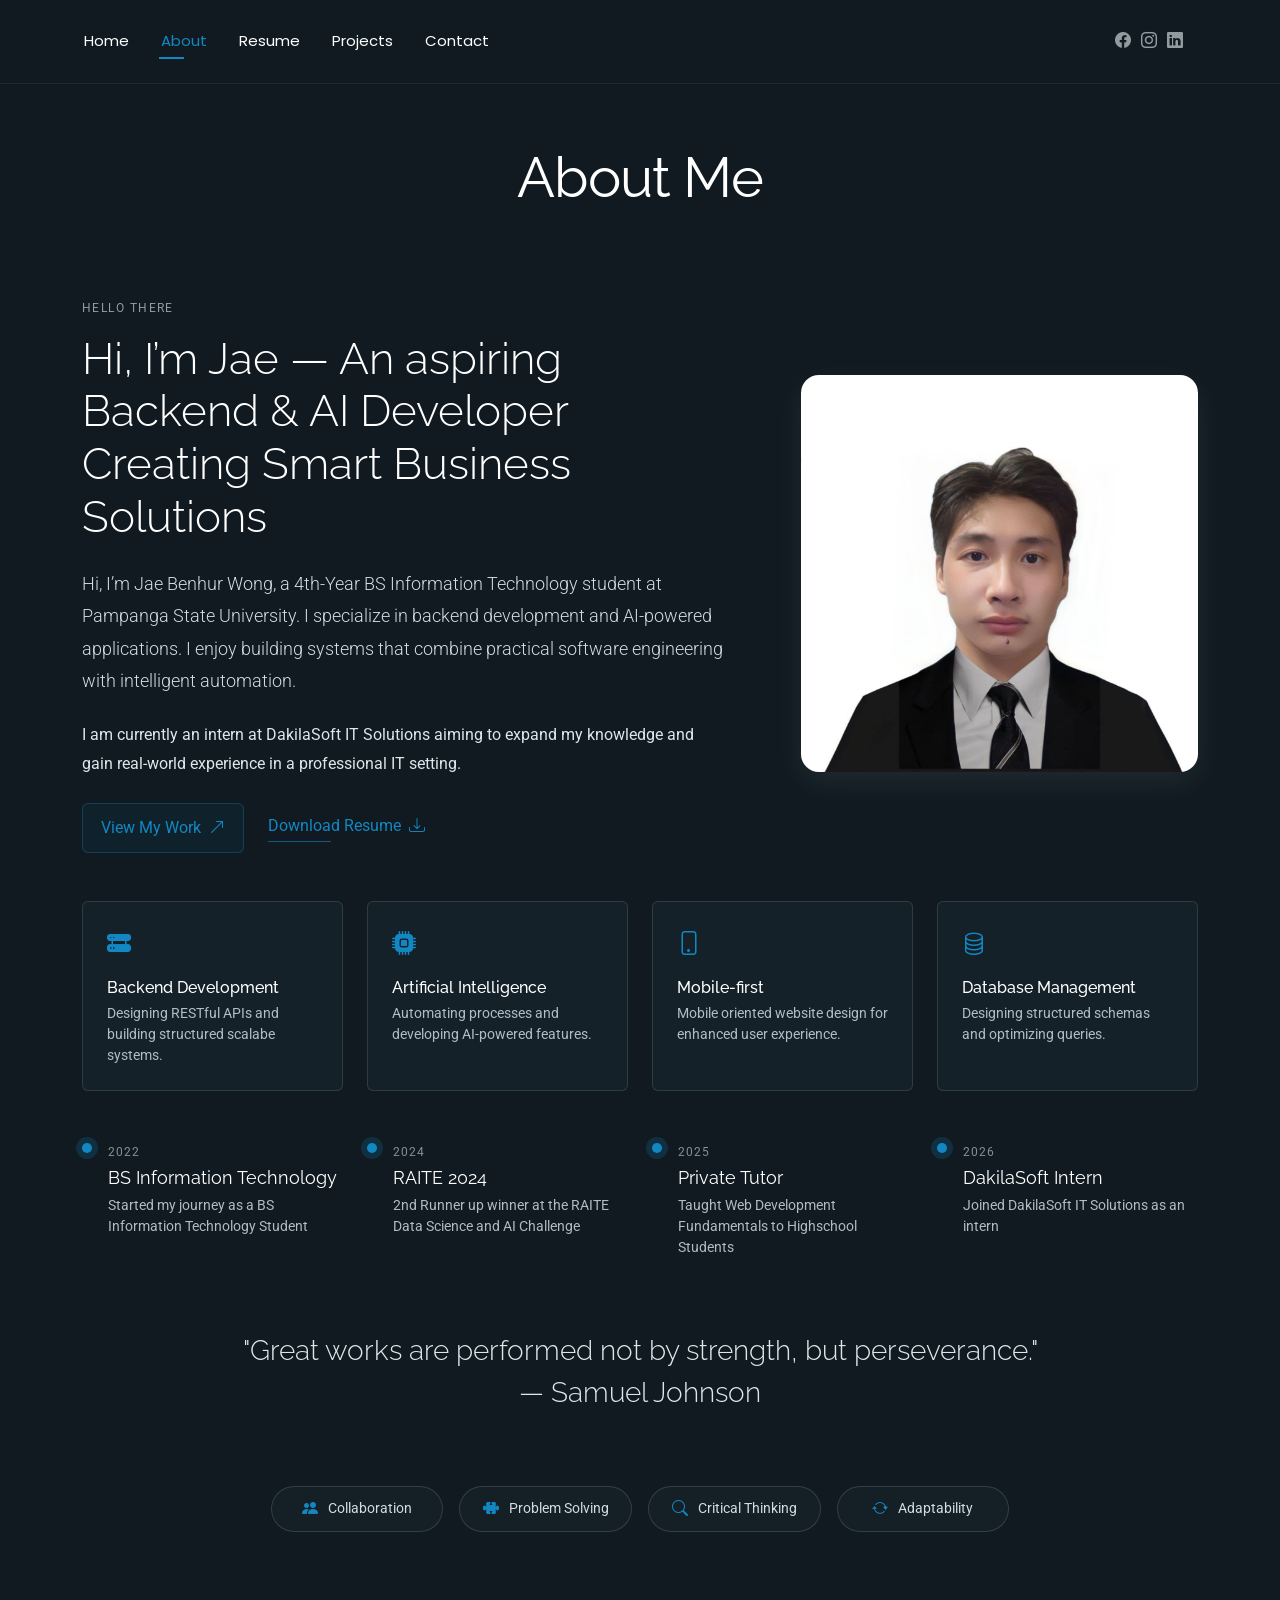
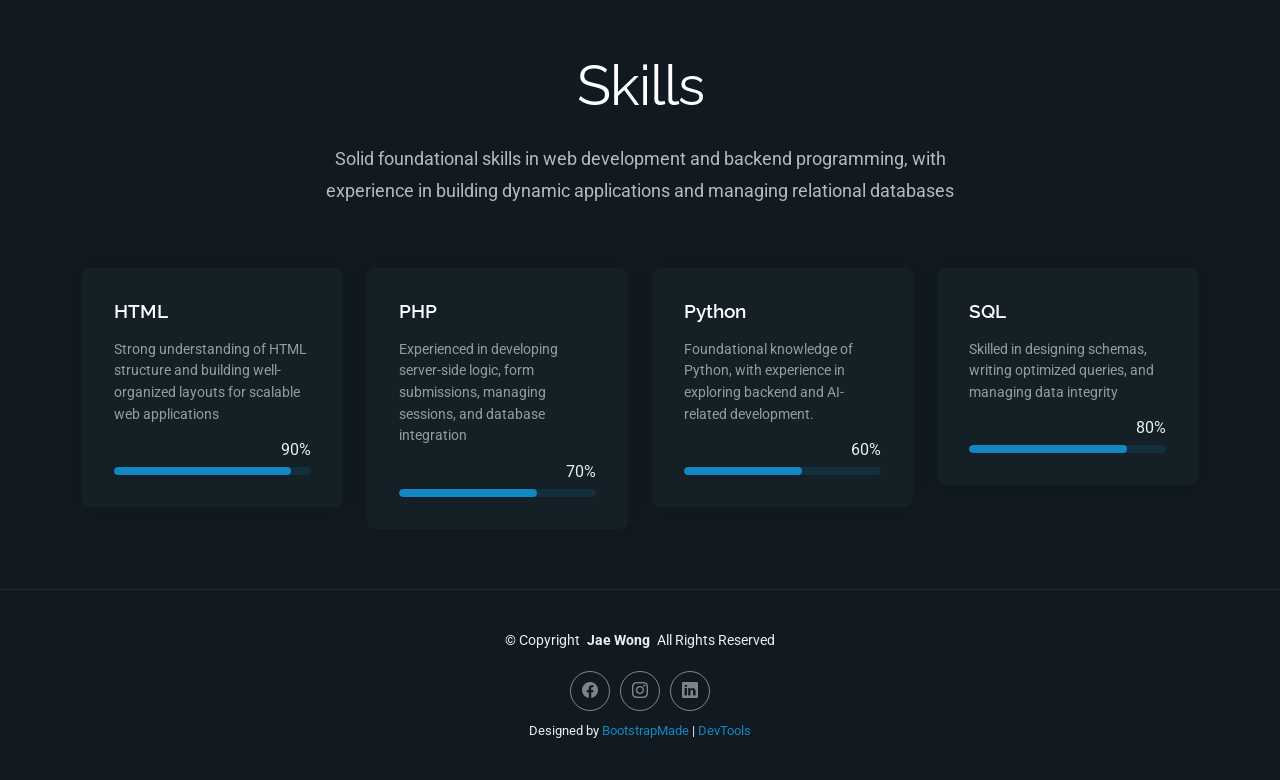
==== about.html @ bf954a61 "Add files via upload" ====
<!DOCTYPE html>
<html lang="en">

<head>
  <meta charset="utf-8">
  <meta content="width=device-width, initial-scale=1.0" name="viewport">
  <title>About - FolioOne Bootstrap Template</title>
  <meta name="description" content="">
  <meta name="keywords" content="">

  <!-- Favicons -->
  <link href="assets/img/favicon.png" rel="icon">
  <link href="assets/img/apple-touch-icon.png" rel="apple-touch-icon">

  <!-- Fonts -->
  <link href="https://fonts.googleapis.com" rel="preconnect">
  <link href="https://fonts.gstatic.com" rel="preconnect" crossorigin>
  <link href="https://fonts.googleapis.com/css2?family=Roboto:ital,wght@0,100;0,300;0,400;0,500;0,700;0,900;1,100;1,300;1,400;1,500;1,700;1,900&family=Poppins:ital,wght@0,100;0,200;0,300;0,400;0,500;0,600;0,700;0,800;0,900;1,100;1,200;1,300;1,400;1,500;1,600;1,700;1,800;1,900&family=Raleway:ital,wght@0,100;0,200;0,300;0,400;0,500;0,600;0,700;0,800;0,900;1,100;1,200;1,300;1,400;1,500;1,600;1,700;1,800;1,900&display=swap" rel="stylesheet">

  <!-- Vendor CSS Files -->
  <link href="assets/vendor/bootstrap/css/bootstrap.min.css" rel="stylesheet">
  <link href="assets/vendor/bootstrap-icons/bootstrap-icons.css" rel="stylesheet">
  <link href="assets/vendor/aos/aos.css" rel="stylesheet">
  <link href="assets/vendor/swiper/swiper-bundle.min.css" rel="stylesheet">
  <link href="assets/vendor/glightbox/css/glightbox.min.css" rel="stylesheet">

  <!-- Main CSS File -->
  <link href="assets/css/main.css" rel="stylesheet">

  <!-- =======================================================
  * Template Name: FolioOne
  * Template URL: https://bootstrapmade.com/folioone-bootstrap-portfolio-website-template/
  * Updated: Aug 23 2025 with Bootstrap v5.3.7
  * Author: BootstrapMade.com
  * License: https://bootstrapmade.com/license/
  ======================================================== -->
</head>

<body class="about-page">

  <header id="header" class="header d-flex align-items-center light-background sticky-top">
    <div class="container position-relative d-flex align-items-center justify-content-between">

      <!-- <a href="index.html" class="logo d-flex align-items-center me-auto me-xl-0">
      <img src="assets/img/logo.webp" alt="">
      <h1 class="sitename">FolioOne</h1> 
    </a> -->

      <nav id="navmenu" class="navmenu">
        <ul>
          <li><a href="index.html">Home</a></li>
          <li><a href="about.html" class="active">About</a></li>
          <li><a href="resume.html">Resume</a></li>
          <!-- <li><a href="services.html">Services</a></li> -->
          <li><a href="projects.html">Projects</a></li>
          <li><a href="contact.html">Contact</a></li>
        </ul>
        <i class="mobile-nav-toggle d-xl-none bi bi-list"></i>
      </nav>

      <div class="header-social-links">
        <a href="https://www.facebook.com/jaebenhur.wong" class="facebook" target="_blank"><i class="bi bi-facebook"></i></a>
        <a href="https://www.instagram.com/jbnhrwng/" class="instagram" target="_blank"><i class="bi bi-instagram"></i></a>
        <a href="https://www.linkedin.com/in/wong-jae/" class="linkedin" target="_blank"><i class="bi bi-linkedin"></i></a>
      </div>

    </div>
  </header>

  <main class="main">

    <!-- About Section -->
    <section id="about" class="about section">

      <!-- Section Title -->
      <div class="container section-title" data-aos="fade-up">
        <h2>About Me</h2>
        <!-- <p>Necessitatibus eius consequatur ex aliquid fuga eum quidem sint consectetur velit. Sed ut perspiciatis unde omnis iste natus error sit voluptatem accusantium doloremque laudantium totam rem aperiam</p> -->
      </div><!-- End Section Title -->

      <div class="container" data-aos="fade-up" data-aos-delay="100">

        <!-- Intro + Photo -->
        <div class="row align-items-center justify-content-between gy-5 mb-5">
          <div class="col-lg-7" data-aos="fade-right" data-aos-delay="150">
            <div class="intro-content">
              <span class="eyebrow">Hello there</span>
              <h2 class="headline">Hi, I’m Jae — An aspiring Backend & AI Developer Creating Smart Business Solutions</h2>
              <p class="lead">
                Hi, I’m Jae Benhur Wong, a 4th-Year BS Information Technology student at Pampanga State University. I specialize in backend development and AI-powered applications. I enjoy building systems that combine practical software engineering with intelligent automation.
              </p>
              <p>
                I am currently an intern at DakilaSoft IT Solutions aiming to expand my knowledge and gain real-world experience in a professional IT setting.
              </p>

              <div class="cta-group">
                <a href="projects.html" class="btn-ghost">
                  View My Work <i class="bi bi-arrow-up-right"></i>
                </a>
                <a href="/assets/Resume_Wong,JaeBenhurG..pdf" download class="link-underline">
                  Download Resume <i class="bi bi-download"></i>
                </a>
              </div>
            </div>
          </div>

          <div class="col-lg-5" data-aos="zoom-in" data-aos-delay="250">
            <figure class="profile-figure text-center text-lg-end">
              <img src="assets/img/profile/FormalPicture.jpg" alt="Portrait of Alex" class="img-fluid profile-photo">
            </figure>
          </div>
        </div>
        <!-- End Intro + Photo -->

        <!-- Skills Grid -->
        <div class="mb-5">
          <div class="row g-4">
            <div class="col-6 col-md-4 col-lg-3" data-aos="fade-up" data-aos-delay="120">
              <div class="skill-item">
                <i class="bi bi-hdd-rack-fill"></i>
                <h3>Backend Development</h3>
                <p>Designing RESTful APIs and building structured scalabe systems.</p>
              </div>
            </div>
            <div class="col-6 col-md-4 col-lg-3" data-aos="fade-up" data-aos-delay="180">
              <div class="skill-item">
                <i class="bi bi-cpu-fill"></i>
                <h3>Artificial Intelligence</h3>
                <p>Automating processes and developing AI-powered features.</p>
              </div>
            </div>
            <div class="col-6 col-md-4 col-lg-3" data-aos="fade-up" data-aos-delay="240">
              <div class="skill-item">
                <i class="bi bi-phone"></i>
                <h3>Mobile-first</h3>
                <p>Mobile oriented website design for enhanced user experience.</p>
              </div>
            </div>
            <div class="col-6 col-md-4 col-lg-3" data-aos="fade-up" data-aos-delay="300">
              <div class="skill-item">
                <i class="bi bi-database"></i>
                <h3>Database Management</h3>
                <p>Designing structured schemas and optimizing queries.</p>
              </div>
            </div>
          </div>
        </div>
        <!-- End Skills Grid -->

        <!-- Journey Timeline -->
        <div class="mb-5">
          <div class="row g-4">
            <div class="col-md-6 col-lg-3" data-aos="fade-up" data-aos-delay="120">
              <article class="timeline-item">
                <span class="dot"></span>
                <time>2022</time>
                <h4>BS Information Technology</h4>
                <p>Started my journey as a BS Information Technology Student</p>
              </article>
            </div>
            <div class="col-md-6 col-lg-3" data-aos="fade-up" data-aos-delay="180">
              <article class="timeline-item">
                <span class="dot"></span>
                <time>2024</time>
                <h4>RAITE 2024</h4>
                <p>2nd Runner up winner at the RAITE Data Science and AI Challenge</p>
              </article>
            </div>
            <div class="col-md-6 col-lg-3" data-aos="fade-up" data-aos-delay="240">
              <article class="timeline-item">
                <span class="dot"></span>
                <time>2025</time>
                <h4>Private Tutor</h4>
                <p>Taught Web Development Fundamentals to Highschool Students</p>
              </article>
            </div>
            <div class="col-md-6 col-lg-3" data-aos="fade-up" data-aos-delay="300">
              <article class="timeline-item">
                <span class="dot"></span>
                <time>2026</time>
                <h4>DakilaSoft Intern</h4>
                <p>Joined DakilaSoft IT Solutions as an intern</p>
              </article>
            </div>
          </div>
        </div>
        <!-- End Journey Timeline -->

        <!-- Quote -->
        <blockquote class="personal-quote text-center mb-5" data-aos="fade-down" data-aos-delay="200">
          <p>"Great works are performed not by strength, but perseverance." — Samuel Johnson</p>
        </blockquote>
        <!-- End Quote -->

        <!-- Fun Facts -->
        <div class="row g-3 justify-content-center">
          <div class="col-6 col-md-3 col-lg-2" data-aos="zoom-in" data-aos-delay="120">
            <div class="fact-pill">
              <i class="bi bi-people-fill"></i>
              <span>Collaboration</span>
            </div>
          </div>
          <div class="col-6 col-md-3 col-lg-2" data-aos="zoom-in" data-aos-delay="160">
            <div class="fact-pill">
              <i class="bi bi-puzzle-fill"></i>
              <span>Problem Solving</span>
            </div>
          </div>
          <div class="col-6 col-md-3 col-lg-2" data-aos="zoom-in" data-aos-delay="200">
            <div class="fact-pill">
              <i class="bi bi-search"></i>
              <span>Critical Thinking</span>
            </div>
          </div>
          <div class="col-6 col-md-3 col-lg-2" data-aos="zoom-in" data-aos-delay="240">
            <div class="fact-pill">
              <i class="bi bi-arrow-repeat"></i>
              <span>Adaptability</span>
            </div>
          </div>
        </div>
        <!-- End Fun Facts -->

      </div>

    </section><!-- /About Section -->

    <!-- Skills Section -->
    <section id="skills" class="skills section">

      <!-- Section Title -->
      <div class="container section-title" data-aos="fade-up">
        <h2>Skills</h2>
        <p>Solid foundational skills in web development and backend programming, with experience in building dynamic applications and managing relational databases</p>
      </div><!-- End Section Title -->

      <div class="container" data-aos="fade-up" data-aos-delay="100">

        <div class="row g-4 skills-animation">

          <div class="col-md-6 col-lg-3" data-aos="fade-up" data-aos-delay="100">
            <div class="skill-box">
              <h3>HTML</h3>
              <p>Strong understanding of HTML structure and building well-organized layouts for scalable web applications</p>
              <span class="text-end d-block">90%</span>
              <div class="progress">
                <div class="progress-bar" role="progressbar" aria-valuenow="90" aria-valuemin="0" aria-valuemax="100"></div>
              </div>
            </div>
          </div>

          <div class="col-md-6 col-lg-3" data-aos="fade-up" data-aos-delay="200">
            <div class="skill-box">
              <h3>PHP</h3>
              <p>Experienced in developing server-side logic, form submissions, managing sessions, and database integration</p>
              <span class="text-end d-block">70%</span>
              <div class="progress">
                <div class="progress-bar" role="progressbar" aria-valuenow="70" aria-valuemin="0" aria-valuemax="100"></div>
              </div>
            </div>
          </div>

          <div class="col-md-6 col-lg-3" data-aos="fade-up" data-aos-delay="300">
            <div class="skill-box">
              <h3>Python</h3>
              <p>Foundational knowledge of Python, with experience in exploring backend and AI-related development.</p>
              <span class="text-end d-block">60%</span>
              <div class="progress">
                <div class="progress-bar" role="progressbar" aria-valuenow="60" aria-valuemin="0" aria-valuemax="100"></div>
              </div>
            </div>
          </div>

          <div class="col-md-6 col-lg-3" data-aos="fade-up" data-aos-delay="400">
            <div class="skill-box">
              <h3>SQL</h3>
              <p>Skilled in designing schemas, writing optimized queries, and managing data integrity</p>
              <span class="text-end d-block">80%</span>
              <div class="progress">
                <div class="progress-bar" role="progressbar" aria-valuenow="80" aria-valuemin="0" aria-valuemax="100">
                </div>
              </div>
            </div>
          </div>

        </div>

      </div>

    </section><!-- /Skills Section -->

  </main>

  <footer id="footer" class="footer">

    <div class="container">
      <div class="copyright text-center ">
        <p>© <span>Copyright</span> <strong class="px-1 sitename">Jae Wong</strong> <span>All Rights Reserved<br></span></p>
      </div>
      <div class="social-links d-flex justify-content-center">
        <a href="https://www.facebook.com/jaebenhur.wong"><i class="bi bi-facebook"></i></a>
        <a href="https://www.instagram.com/jbnhrwng/"><i class="bi bi-instagram"></i></a>
        <a href="https://www.linkedin.com/in/wong-jae/"><i class="bi bi-linkedin"></i></a>
      </div>
      <div class="credits">
        <!-- All the links in the footer should remain intact. -->
        <!-- You can delete the links only if you've purchased the pro version. -->
        <!-- Licensing information: https://bootstrapmade.com/license/ -->
        <!-- Purchase the pro version with working PHP/AJAX contact form: [buy-url] -->
        Designed by <a href="https://bootstrapmade.com/">BootstrapMade</a> | <a href="https://bootstrapmade.com/tools/">DevTools</a>
      </div>
    </div>

  </footer>

  <!-- Scroll Top -->
  <a href="#" id="scroll-top" class="scroll-top d-flex align-items-center justify-content-center"><i class="bi bi-arrow-up-short"></i></a>

  <!-- Preloader -->
  <div id="preloader"></div>

  <!-- Vendor JS Files -->
  <script src="assets/vendor/bootstrap/js/bootstrap.bundle.min.js"></script>
  <script src="assets/vendor/php-email-form/validate.js"></script>
  <script src="assets/vendor/aos/aos.js"></script>
  <script src="assets/vendor/typed.js/typed.umd.js"></script>
  <script src="assets/vendor/waypoints/noframework.waypoints.js"></script>
  <script src="assets/vendor/purecounter/purecounter_vanilla.js"></script>
  <script src="assets/vendor/swiper/swiper-bundle.min.js"></script>
  <script src="assets/vendor/imagesloaded/imagesloaded.pkgd.min.js"></script>
  <script src="assets/vendor/isotope-layout/isotope.pkgd.min.js"></script>
  <script src="assets/vendor/glightbox/js/glightbox.min.js"></script>

  <!-- Main JS File -->
  <script src="assets/js/main.js"></script>

</body>

</html>
---- assets/css/main.css ----
/**
* Template Name: FolioOne
* Template URL: https://bootstrapmade.com/folioone-bootstrap-portfolio-website-template/
* Updated: Aug 23 2025 with Bootstrap v5.3.7
* Author: BootstrapMade.com
* License: https://bootstrapmade.com/license/
*/

/*--------------------------------------------------------------
# Font & Color Variables
# Help: https://bootstrapmade.com/color-system/
--------------------------------------------------------------*/
/* Fonts */
:root {
  --default-font: "Roboto",  system-ui, -apple-system, "Segoe UI", Roboto, "Helvetica Neue", Arial, "Noto Sans", "Liberation Sans", sans-serif, "Apple Color Emoji", "Segoe UI Emoji", "Segoe UI Symbol", "Noto Color Emoji";
  --heading-font: "Raleway",  sans-serif;
  --nav-font: "Poppins",  sans-serif;
}

/* Global Colors - The following color variables are used throughout the website. Updating them here will change the color scheme of the entire website */
:root { 
  --background-color: #101a20; /* Background color for the entire website, including individual sections */
  --default-color: #e7f2f7; /* Default color used for the majority of the text content across the entire website */
  --heading-color: #ffffff; /* Color for headings, subheadings and title throughout the website */
  --accent-color: #1387c1; /* Accent color that represents your brand on the website. It's used for buttons, links, and other elements that need to stand out */
  --surface-color: #141f26; /* The surface color is used as a background of boxed elements within sections, such as cards, icon boxes, or other elements that require a visual separation from the global background. */
  --contrast-color: #ffffff; /* Contrast color for text, ensuring readability against backgrounds of accent, heading, or default colors. */
}

/* Nav Menu Colors - The following color variables are used specifically for the navigation menu. They are separate from the global colors to allow for more customization options */
:root {
  --nav-color: #ffffff;  /* The default color of the main navmenu links */
  --nav-hover-color: #1387c1; /* Applied to main navmenu links when they are hovered over or active */
  --nav-mobile-background-color: #213642; /* Used as the background color for mobile navigation menu */
  --nav-dropdown-background-color: #051117; /* Used as the background color for dropdown items that appear when hovering over primary navigation items */
  --nav-dropdown-color: #e7f2f7; /* Used for navigation links of the dropdown items in the navigation menu. */
  --nav-dropdown-hover-color: #1387c1; /* Similar to --nav-hover-color, this color is applied to dropdown navigation links when they are hovered over. */
}

/* Color Presets - These classes override global colors when applied to any section or element, providing reuse of the sam color scheme. */

.light-background {
  --background-color: #142027;
  --surface-color: #325264;
}

.dark-background {
  --background-color: #0b1419;
  --default-color: #ffffff;
  --heading-color: #ffffff;
  --surface-color: #252525;
  --contrast-color: #ffffff;
}

/* Smooth scroll */
:root {
  scroll-behavior: smooth;
}

/*--------------------------------------------------------------
# General Styling & Shared Classes
--------------------------------------------------------------*/
body {
  color: var(--default-color);
  background-color: var(--background-color);
  font-family: var(--default-font);
}

a {
  color: var(--accent-color);
  text-decoration: none;
  transition: 0.3s;
}

a:hover {
  color: color-mix(in srgb, var(--accent-color), transparent 25%);
  text-decoration: none;
}

h1,
h2,
h3,
h4,
h5,
h6 {
  color: var(--heading-color);
  font-family: var(--heading-font);
}

/* PHP Email Form Messages
------------------------------*/
.php-email-form .error-message {
  display: none;
  background: #df1529;
  color: #ffffff;
  text-align: left;
  padding: 15px;
  margin-bottom: 24px;
  font-weight: 600;
}

.php-email-form .sent-message {
  display: none;
  color: #ffffff;
  background: #059652;
  text-align: center;
  padding: 15px;
  margin-bottom: 24px;
  font-weight: 600;
}

.php-email-form .loading {
  display: none;
  background: var(--surface-color);
  text-align: center;
  padding: 15px;
  margin-bottom: 24px;
}

.php-email-form .loading:before {
  content: "";
  display: inline-block;
  border-radius: 50%;
  width: 24px;
  height: 24px;
  margin: 0 10px -6px 0;
  border: 3px solid var(--accent-color);
  border-top-color: var(--surface-color);
  animation: php-email-form-loading 1s linear infinite;
}

@keyframes php-email-form-loading {
  0% {
    transform: rotate(0deg);
  }

  100% {
    transform: rotate(360deg);
  }
}

/*--------------------------------------------------------------
# Global Header
--------------------------------------------------------------*/
.header {
  --background-color: rgba(255, 255, 255, 0);
  color: var(--default-color);
  background-color: var(--background-color);
  padding: 15px 0;
  transition: all 0.5s;
  z-index: 997;
  border-bottom: 1px solid color-mix(in srgb, var(--default-color), transparent 92%);
}

.header .logo {
  line-height: 1;
}

.header .logo img {
  max-height: 36px;
  margin-right: 8px;
}

.header .logo h1 {
  font-size: 32px;
  margin: 0;
  font-weight: 400;
  color: var(--heading-color);
}

.header .header-social-links {
  padding-right: 15px;
}

.header .header-social-links a {
  color: color-mix(in srgb, var(--default-color), transparent 40%);
  padding-left: 6px;
  display: inline-block;
  transition: 0.3s;
  font-size: 16px;
}

.header .header-social-links a:hover {
  color: var(--default-color);
}

.header .header-social-links a i {
  line-height: 0px;
}

@media (max-width: 1200px) {
  .header .logo {
    order: 1;
  }

  .header .header-social-links {
    order: 2;
  }

  .header .navmenu {
    order: 3;
  }
}

/* Global Header on Scroll
------------------------------*/
.scrolled .header {
  --background-color: rgba(16, 26, 32, 0.9);
}

/*--------------------------------------------------------------
# Navigation Menu
--------------------------------------------------------------*/
/* Desktop Navigation */
@media (min-width: 1200px) {
  .navmenu {
    padding: 0;
  }

  .navmenu ul {
    margin: 0;
    padding: 0;
    display: flex;
    list-style: none;
    align-items: center;
  }

  .navmenu li {
    position: relative;
  }

  .navmenu>ul>li {
    white-space: nowrap;
    padding: 15px 28px 15px 0;
  }

  .navmenu>ul>li:last-child {
    padding-right: 0;
  }

  .navmenu a,
  .navmenu a:focus {
    color: var(--nav-color);
    font-size: 15px;
    padding: 0 2px;
    font-family: var(--nav-font);
    font-weight: 400;
    display: flex;
    align-items: center;
    justify-content: space-between;
    white-space: nowrap;
    transition: 0.3s;
    position: relative;
  }

  .navmenu a i,
  .navmenu a:focus i {
    font-size: 12px;
    line-height: 0;
    margin-left: 5px;
    transition: 0.3s;
  }

  .navmenu>ul>li>a:before {
    content: "";
    position: absolute;
    height: 2px;
    bottom: -6px;
    left: 0;
    background-color: var(--nav-hover-color);
    visibility: hidden;
    width: 0px;
    transition: all 0.3s ease-in-out 0s;
  }

  .navmenu a:hover:before,
  .navmenu li:hover>a:before,
  .navmenu .active:before {
    visibility: visible;
    width: 25px;
  }

  .navmenu li:hover>a,
  .navmenu .active,
  .navmenu .active:focus {
    color: var(--nav-hover-color);
  }

  .navmenu .dropdown ul {
    margin: 0;
    padding: 10px 0;
    background: var(--nav-dropdown-background-color);
    display: block;
    position: absolute;
    visibility: hidden;
    left: -5px;
    top: 130%;
    opacity: 0;
    transition: 0.3s;
    border-radius: 4px;
    z-index: 99;
    box-shadow: 0px 0px 30px rgba(0, 0, 0, 0.1);
  }

  .navmenu .dropdown ul li {
    min-width: 200px;
  }

  .navmenu .dropdown ul a {
    padding: 10px 20px;
    font-size: 15px;
    text-transform: none;
    color: var(--nav-dropdown-color);
  }

  .navmenu .dropdown ul a i {
    font-size: 12px;
  }

  .navmenu .dropdown ul a:hover,
  .navmenu .dropdown ul .active:hover,
  .navmenu .dropdown ul li:hover>a {
    color: var(--nav-dropdown-hover-color);
  }

  .navmenu .dropdown:hover>ul {
    opacity: 1;
    top: 100%;
    visibility: visible;
  }

  .navmenu .dropdown .dropdown ul {
    top: 0;
    left: -90%;
    visibility: hidden;
  }

  .navmenu .dropdown .dropdown:hover>ul {
    opacity: 1;
    top: 0;
    left: -100%;
    visibility: visible;
  }
}

/* Mobile Navigation */
@media (max-width: 1199px) {
  .mobile-nav-toggle {
    color: var(--nav-color);
    font-size: 28px;
    line-height: 0;
    margin-right: 10px;
    cursor: pointer;
    transition: color 0.3s;
  }

  .navmenu {
    padding: 0;
    z-index: 9997;
  }

  .navmenu ul {
    display: none;
    list-style: none;
    position: absolute;
    inset: 60px 20px 20px 20px;
    padding: 10px 0;
    margin: 0;
    border-radius: 6px;
    background-color: var(--nav-mobile-background-color);
    border: 1px solid color-mix(in srgb, var(--default-color), transparent 90%);
    box-shadow: none;
    overflow-y: auto;
    transition: 0.3s;
    z-index: 9998;
  }

  .navmenu a,
  .navmenu a:focus {
    color: var(--nav-dropdown-color);
    padding: 10px 20px;
    font-family: var(--nav-font);
    font-size: 17px;
    font-weight: 500;
    display: flex;
    align-items: center;
    justify-content: space-between;
    white-space: nowrap;
    transition: 0.3s;
  }

  .navmenu a i,
  .navmenu a:focus i {
    font-size: 12px;
    line-height: 0;
    margin-left: 5px;
    width: 30px;
    height: 30px;
    display: flex;
    align-items: center;
    justify-content: center;
    border-radius: 50%;
    transition: 0.3s;
    background-color: color-mix(in srgb, var(--accent-color), transparent 90%);
  }

  .navmenu a i:hover,
  .navmenu a:focus i:hover {
    background-color: var(--accent-color);
    color: var(--contrast-color);
  }

  .navmenu a:hover,
  .navmenu .active,
  .navmenu .active:focus {
    color: var(--nav-dropdown-hover-color);
  }

  .navmenu .active i,
  .navmenu .active:focus i {
    background-color: var(--accent-color);
    color: var(--contrast-color);
    transform: rotate(180deg);
  }

  .navmenu .dropdown ul {
    position: static;
    display: none;
    z-index: 99;
    padding: 10px 0;
    margin: 10px 20px;
    background-color: var(--nav-dropdown-background-color);
    transition: all 0.5s ease-in-out;
  }

  .navmenu .dropdown ul ul {
    background-color: rgba(33, 37, 41, 0.1);
  }

  .navmenu .dropdown>.dropdown-active {
    display: block;
    background-color: rgba(33, 37, 41, 0.03);
  }

  .mobile-nav-active {
    overflow: hidden;
  }

  .mobile-nav-active .mobile-nav-toggle {
    color: #fff;
    position: absolute;
    font-size: 32px;
    top: 15px;
    right: 15px;
    margin-right: 0;
    z-index: 9999;
  }

  .mobile-nav-active .navmenu {
    position: fixed;
    overflow: hidden;
    inset: 0;
    background: rgba(33, 37, 41, 0.8);
    transition: 0.3s;
  }

  .mobile-nav-active .navmenu>ul {
    display: block;
  }
}

/*--------------------------------------------------------------
# Global Footer
--------------------------------------------------------------*/
.footer {
  color: var(--default-color);
  background-color: var(--background-color);
  font-size: 14px;
  padding: 40px 0;
  position: relative;
  border-top: 1px solid color-mix(in srgb, var(--default-color), transparent 92%);
}

.footer .copyright p {
  margin-bottom: 0;
}

.footer .social-links {
  margin-top: 20px;
}

.footer .social-links a {
  display: flex;
  align-items: center;
  justify-content: center;
  width: 40px;
  height: 40px;
  border-radius: 50%;
  border: 1px solid color-mix(in srgb, var(--default-color), transparent 50%);
  font-size: 16px;
  color: color-mix(in srgb, var(--default-color), transparent 50%);
  margin: 0 5px;
  transition: 0.3s;
}

.footer .social-links a:hover {
  color: var(--accent-color);
  border-color: var(--accent-color);
}

.footer .credits {
  margin-top: 10px;
  font-size: 13px;
  text-align: center;
}

/*--------------------------------------------------------------
# Preloader
--------------------------------------------------------------*/
#preloader {
  position: fixed;
  inset: 0;
  z-index: 9999;
  overflow: hidden;
  background-color: var(--background-color);
  transition: all 0.6s ease-out;
  width: 100%;
  height: 100vh;
}

#preloader:before,
#preloader:after {
  content: "";
  position: absolute;
  border: 4px solid var(--accent-color);
  border-radius: 50%;
  animation: animate-preloader 2s cubic-bezier(0, 0.2, 0.8, 1) infinite;
}

#preloader:after {
  animation-delay: -0.5s;
}

@keyframes animate-preloader {
  0% {
    width: 10px;
    height: 10px;
    top: calc(50% - 5px);
    left: calc(50% - 5px);
    opacity: 1;
  }

  100% {
    width: 72px;
    height: 72px;
    top: calc(50% - 36px);
    left: calc(50% - 36px);
    opacity: 0;
  }
}

/*--------------------------------------------------------------
# Scroll Top Button
--------------------------------------------------------------*/
.scroll-top {
  position: fixed;
  visibility: hidden;
  opacity: 0;
  right: 15px;
  bottom: -15px;
  z-index: 99999;
  background-color: var(--accent-color);
  width: 44px;
  height: 44px;
  border-radius: 50px;
  transition: all 0.4s;
}

.scroll-top i {
  font-size: 24px;
  color: var(--contrast-color);
  line-height: 0;
}

.scroll-top:hover {
  background-color: color-mix(in srgb, var(--accent-color), transparent 20%);
  color: var(--contrast-color);
}

.scroll-top.active {
  visibility: visible;
  opacity: 1;
  bottom: 15px;
}

/*--------------------------------------------------------------
# Disable aos animation delay on mobile devices
--------------------------------------------------------------*/
@media screen and (max-width: 768px) {
  [data-aos-delay] {
    transition-delay: 0 !important;
  }
}

/*--------------------------------------------------------------
# Global Page Titles & Breadcrumbs
--------------------------------------------------------------*/
.page-title {
  color: var(--default-color);
  background-color: var(--background-color);
  position: relative;
}

.page-title .heading {
  padding: 80px 0;
  border-top: 1px solid color-mix(in srgb, var(--default-color), transparent 90%);
}

.page-title .heading h1 {
  font-size: 38px;
  font-weight: 700;
}

.page-title nav {
  background-color: color-mix(in srgb, var(--default-color), transparent 96%);
  padding: 20px 0;
}

.page-title nav ol {
  display: flex;
  flex-wrap: wrap;
  list-style: none;
  padding: 0;
  margin: 0;
  font-size: 16px;
  font-weight: 400;
}

.page-title nav ol li+li {
  padding-left: 10px;
}

.page-title nav ol li+li::before {
  content: "/";
  display: inline-block;
  padding-right: 10px;
  color: color-mix(in srgb, var(--default-color), transparent 70%);
}

/*--------------------------------------------------------------
# Global Sections
--------------------------------------------------------------*/
section,
.section {
  color: var(--default-color);
  background-color: var(--background-color);
  padding: 60px 0;
  scroll-margin-top: 100px;
  overflow: clip;
}

@media (max-width: 1199px) {

  section,
  .section {
    scroll-margin-top: 66px;
  }
}

/*--------------------------------------------------------------
# Global Section Titles
--------------------------------------------------------------*/
.section-title {
  text-align: center;
  padding-bottom: 60px;
  position: relative;
}

.section-title h2 {
  font-size: 3.5rem;
  font-weight: 400;
  line-height: 1.2;
  color: var(--heading-color);
  margin-bottom: 1.5rem;
  letter-spacing: -1px;
}

@media (max-width: 768px) {
  .section-title h2 {
    font-size: 2.5rem;
  }
}

.section-title p {
  font-size: 1.125rem;
  line-height: 1.8;
  color: color-mix(in srgb, var(--default-color), transparent 25%);
  max-width: 900px;
  margin: 0 auto;
  text-wrap: balance;
}

/*--------------------------------------------------------------
# Hero Section
--------------------------------------------------------------*/
.hero {
  padding: 80px 0;
  min-height: 100vh;
  display: flex;
  align-items: center;
}

.hero .hero-content h1 {
  font-size: 3.5rem;
  font-weight: 700;
  margin-bottom: 1rem;
  line-height: 1.2;
}

.hero .hero-content h1 .highlight {
  color: var(--accent-color);
  position: relative;
}

.hero .hero-content h1 .highlight::after {
  content: "";
  position: absolute;
  bottom: 0;
  left: 0;
  width: 100%;
  height: 3px;
  background: linear-gradient(90deg, var(--accent-color), color-mix(in srgb, var(--accent-color), transparent 50%));
  border-radius: 2px;
}

@media (max-width: 768px) {
  .hero .hero-content h1 {
    font-size: 2.5rem;
  }
}

.hero .hero-content h2 {
  font-size: 1.5rem;
  font-weight: 400;
  margin-bottom: 2rem;
  color: color-mix(in srgb, var(--default-color), transparent 20%);
}

.hero .hero-content h2 .typed {
  color: var(--accent-color);
  font-weight: 600;
}

@media (max-width: 768px) {
  .hero .hero-content h2 {
    font-size: 1.25rem;
  }
}

.hero .hero-content p {
  font-size: 1.1rem;
  line-height: 1.6;
  margin-bottom: 2.5rem;
  color: color-mix(in srgb, var(--default-color), transparent 30%);
}

.hero .hero-actions {
  display: flex;
  gap: 1rem;
  margin-bottom: 3rem;
}

.hero .hero-actions .btn {
  padding: 12px 30px;
  border-radius: 50px;
  font-weight: 600;
  text-decoration: none;
  transition: all 0.3s ease;
  border: 2px solid;
}

.hero .hero-actions .btn.btn-primary {
  background: var(--accent-color);
  color: var(--contrast-color);
  border-color: var(--accent-color);
}

.hero .hero-actions .btn.btn-primary:hover {
  background: color-mix(in srgb, var(--accent-color), black 15%);
  border-color: color-mix(in srgb, var(--accent-color), black 15%);
  transform: translateY(-2px);
}

.hero .hero-actions .btn.btn-outline {
  background: transparent;
  color: var(--accent-color);
  border-color: var(--accent-color);
}

.hero .hero-actions .btn.btn-outline:hover {
  transform: translateY(-2px);
}

@media (max-width: 576px) {
  .hero .hero-actions {
    flex-direction: column;
  }

  .hero .hero-actions .btn {
    text-align: center;
  }
}

.hero .social-links {
  display: flex;
  gap: 1rem;
}

.hero .social-links a {
  width: 45px;
  height: 45px;
  background: var(--surface-color);
  border-radius: 50%;
  display: flex;
  align-items: center;
  justify-content: center;
  color: var(--default-color);
  font-size: 1.2rem;
  transition: all 0.3s ease;
}

.hero .social-links a:hover {
  background: var(--accent-color);
  color: var(--contrast-color);
  transform: translateY(-3px);
  box-shadow: 0 8px 25px color-mix(in srgb, var(--accent-color), transparent 70%);
}

.hero .hero-image {
  position: relative;
}

.hero .hero-image .image-wrapper {
  position: relative;
  max-width: 450px;
  margin: 0 auto;
}

.hero .hero-image .image-wrapper img {
  border-radius: 20px;
  box-shadow: 0 5px 15px color-mix(in srgb, var(--default-color), transparent 95%);
  transition: transform 0.3s ease;
}

.hero .hero-image .image-wrapper img:hover {
  transform: scale(1.02);
}

.hero .hero-image .floating-elements {
  position: absolute;
  top: 0;
  left: 0;
  right: 0;
  bottom: 0;
  pointer-events: none;
}

.hero .hero-image .floating-elements .floating-card {
  position: absolute;
  background: var(--surface-color);
  padding: 15px 20px;
  border-radius: 15px;
  box-shadow: 0 10px 30px color-mix(in srgb, var(--default-color), transparent 90%);
  display: flex;
  align-items: center;
  gap: 10px;
  font-weight: 600;
  animation: float 3s ease-in-out infinite;
}

.hero .hero-image .floating-elements .floating-card i {
  font-size: 1.5rem;
  color: var(--accent-color);
}

.hero .hero-image .floating-elements .floating-card.design {
  top: 10%;
  right: -10%;
  animation-delay: 0s;
}

.hero .hero-image .floating-elements .floating-card.code {
  bottom: 30%;
  left: -15%;
  animation-delay: 1s;
}

.hero .hero-image .floating-elements .floating-card.creativity {
  top: 60%;
  right: -5%;
  animation-delay: 2s;
}

@media (max-width: 992px) {
  .hero .hero-image .floating-elements .floating-card {
    display: none;
  }
}

@keyframes float {

  0%,
  100% {
    transform: translateY(0px);
  }

  50% {
    transform: translateY(-10px);
  }
}

@media (max-width: 992px) {
  .hero .hero-content {
    text-align: center;
    margin-bottom: 3rem;
  }
}

/*--------------------------------------------------------------
# About Section
--------------------------------------------------------------*/
.about .intro-content .eyebrow {
  display: inline-block;
  letter-spacing: 0.12em;
  text-transform: uppercase;
  font-size: 12px;
  color: color-mix(in srgb, var(--default-color), transparent 40%);
  margin-bottom: 16px;
}

.about .intro-content .headline {
  font-family: var(--heading-font);
  font-weight: 300;
  line-height: 1.2;
  font-size: clamp(28px, 4vw, 44px);
  margin: 0 0 24px 0;
}

.about .intro-content .lead {
  font-size: 18px;
  line-height: 1.8;
  color: color-mix(in srgb, var(--default-color), transparent 10%);
  margin-bottom: 24px;
}

.about .intro-content p {
  line-height: 1.8;
  margin-bottom: 24px;
  color: color-mix(in srgb, var(--default-color), transparent 5%);
}

.about .intro-content .cta-group {
  display: flex;
  gap: 24px;
  align-items: center;
  margin-top: 24px;
}

.about .intro-content .cta-group .btn-ghost {
  display: inline-flex;
  align-items: center;
  gap: 8px;
  padding: 12px 18px;
  border-radius: 6px;
  color: var(--accent-color);
  background: color-mix(in srgb, var(--accent-color), transparent 92%);
  border: 1px solid color-mix(in srgb, var(--accent-color), transparent 70%);
  transition: 0.3s ease-in-out;
}

.about .intro-content .cta-group .btn-ghost:hover,
.about .intro-content .cta-group .btn-ghost:focus {
  color: var(--contrast-color);
  background: var(--accent-color);
  border-color: var(--accent-color);
  outline: none;
  box-shadow: 0 0 0 3px color-mix(in srgb, var(--accent-color), transparent 70%);
}

.about .intro-content .cta-group .link-underline {
  display: inline-flex;
  align-items: center;
  gap: 8px;
  position: relative;
  color: var(--accent-color);
  padding-bottom: 4px;
  transition: 0.3s ease-in-out;
}

.about .intro-content .cta-group .link-underline::after {
  content: "";
  position: absolute;
  left: 0;
  right: 0;
  bottom: 0;
  height: 1px;
  background: color-mix(in srgb, var(--accent-color), transparent 40%);
  transform: scaleX(0.4);
  transform-origin: left;
  transition: 0.3s ease-in-out;
}

.about .intro-content .cta-group .link-underline:hover,
.about .intro-content .cta-group .link-underline:focus {
  color: color-mix(in srgb, var(--accent-color), transparent 10%);
  outline: none;
}

.about .intro-content .cta-group .link-underline:hover::after,
.about .intro-content .cta-group .link-underline:focus::after {
  transform: scaleX(1);
}

.about .profile-figure {
  margin: 0;
}

.about .profile-figure .profile-photo {
  width: 88%;
  max-width: 440px;
  border-radius: 18px;
  box-shadow: 0 10px 30px color-mix(in srgb, var(--default-color), transparent 92%);
  transform: translateY(0);
  transition: transform 0.3s ease-in-out;
}

.about .profile-figure .profile-caption {
  margin-top: 24px;
  display: flex;
  align-items: center;
  justify-content: center;
}

.about .profile-figure .profile-caption .meta {
  font-size: 14px;
  color: color-mix(in srgb, var(--default-color), transparent 20%);
}

.about .profile-figure .profile-caption .meta .funfact {
  font-size: 13px;
  margin-top: 4px;
  color: color-mix(in srgb, var(--default-color), transparent 35%);
}

.about .profile-figure:hover .profile-photo {
  transform: translateY(-4px);
}

.about .skill-item {
  padding: 24px;
  border-radius: 6px;
  transition: 0.3s ease-in-out;
  background: color-mix(in srgb, var(--surface-color), var(--accent-color) 2%);
  border: 1px solid color-mix(in srgb, var(--default-color), transparent 88%);
  height: 100%;
}

.about .skill-item i {
  font-size: 24px;
  color: var(--accent-color);
  margin-bottom: 16px;
  display: inline-block;
}

.about .skill-item h3 {
  font-size: 16px;
  margin-bottom: 6px;
  font-weight: 500;
}

.about .skill-item p {
  margin: 0;
  font-size: 14px;
  color: color-mix(in srgb, var(--default-color), transparent 25%);
}

.about .skill-item:hover {
  transform: translateY(-3px);
  border-color: color-mix(in srgb, var(--accent-color), transparent 60%);
  box-shadow: 0 10px 30px color-mix(in srgb, var(--default-color), transparent 92%);
}

.about .timeline-item {
  position: relative;
  padding-left: 26px;
}

.about .timeline-item time {
  display: inline-block;
  font-size: 12px;
  letter-spacing: 0.08em;
  text-transform: uppercase;
  color: color-mix(in srgb, var(--default-color), transparent 45%);
  margin-bottom: 6px;
}

.about .timeline-item h4 {
  font-size: 18px;
  font-weight: 400;
  margin: 0 0 6px;
}

.about .timeline-item p {
  font-size: 14px;
  color: color-mix(in srgb, var(--default-color), transparent 25%);
  margin: 0;
}

.about .timeline-item .dot {
  position: absolute;
  left: 0;
  top: 4px;
  width: 10px;
  height: 10px;
  border-radius: 50%;
  background: var(--accent-color);
  box-shadow: 0 0 0 6px color-mix(in srgb, var(--accent-color), transparent 80%);
}

.about .personal-quote {
  padding: 24px 0;
}

.about .personal-quote p {
  font-family: var(--heading-font);
  font-weight: 300;
  font-size: clamp(20px, 3vw, 28px);
  line-height: 1.5;
  color: color-mix(in srgb, var(--default-color), transparent 5%);
  margin: 0 auto;
  max-width: 800px;
}

.about .fact-pill {
  display: flex;
  align-items: center;
  justify-content: center;
  gap: 10px;
  padding: 10px 14px;
  border-radius: 999px;
  border: 1px solid color-mix(in srgb, var(--default-color), transparent 85%);
  background: var(--surface-color);
  color: color-mix(in srgb, var(--default-color), transparent 10%);
  transition: 0.3s ease-in-out;
}

.about .fact-pill i {
  color: var(--accent-color);
}

.about .fact-pill span {
  font-size: 14px;
}

.about .fact-pill:hover {
  transform: translateY(-2px);
  border-color: color-mix(in srgb, var(--accent-color), transparent 60%);
  box-shadow: 0 10px 30px color-mix(in srgb, var(--default-color), transparent 92%);
}

.about .fact-pill:focus-within {
  box-shadow: 0 0 0 3px color-mix(in srgb, var(--accent-color), transparent 70%);
}

@media (max-width: 992px) {
  .about .profile-figure {
    text-align: center !important;
  }

  .about .profile-figure .profile-photo {
    width: 72%;
  }

  .about .intro-content .cta-group {
    flex-wrap: wrap;
  }
}

@media (max-width: 576px) {
  .about .profile-figure .profile-photo {
    width: 100%;
  }
}

/*--------------------------------------------------------------
# Skills Section
--------------------------------------------------------------*/
.skills .skill-box {
  background-color: var(--surface-color);
  padding: 2rem;
  border-radius: 8px;
  box-shadow: 0 0 20px rgba(0, 0, 0, 0.05);
}

.skills .skill-box h3 {
  font-size: 1.2rem;
  margin-bottom: 1rem;
  font-weight: 600;
}

.skills .skill-box p {
  font-size: 0.9rem;
  margin-bottom: 0.8rem;
  opacity: 0.6;
}

.skills .skill-box .progress {
  background-color: color-mix(in srgb, var(--accent-color), transparent 85%);
  border-radius: 50px;
  height: 8px;
  margin-top: 5px;
  overflow: hidden;
}

.skills .skill-box .progress .progress-bar {
  background-color: var(--accent-color);
  height: 100%;
  position: relative;
  border-radius: 50px;
  transition: 0.9s;
  width: 1px;
}

/*--------------------------------------------------------------
# Stats Section
--------------------------------------------------------------*/
.stats .avatars {
  position: relative;
}

.stats .avatars img {
  width: 60px;
  height: 60px;
  border: 3px solid var(--accent-color);
  margin-right: -15px;
  transition: transform 0.3s ease;
}

.stats .avatars img:hover {
  transform: translateY(-5px);
  z-index: 2;
}

.stats .counters h2 {
  color: var(--heading-color);
  font-size: 48px;
  font-weight: 700;
  margin-bottom: 10px;
}

.stats .counters h2 span {
  display: inline-block;
}

.stats .counters p {
  color: var(--default-color);
  font-size: 18px;
  margin: 0;
  opacity: 0.9;
}

@media (max-width: 991px) {
  .stats .row {
    text-align: center;
  }

  .stats .avatars {
    justify-content: center;
    margin-bottom: 40px;
  }

  .stats .counters h2 {
    font-size: 36px;
  }

  .stats .counters p {
    font-size: 16px;
  }

  .stats .counters .col-md-4 {
    margin-bottom: 30px;
  }

  .stats .counters .col-md-4:last-child {
    margin-bottom: 0;
  }
}

@media (max-width: 576px) {
  .stats {
    padding: 60px 0;
  }

  .stats .avatars {
    flex-wrap: wrap;
    justify-content: center;
  }

  .stats .avatars img {
    margin: 0 -8px;
  }
}

/*--------------------------------------------------------------
# Testimonials Section
--------------------------------------------------------------*/
.testimonials .testimonials-carousel,
.testimonials .testimonials-slider {
  overflow: hidden;
}

.testimonials .testimonial-item .testimonial-content {
  border-left: 3px solid var(--accent-color);
  padding-left: 30px;
}

.testimonials .testimonial-item .testimonial-img {
  border-radius: 50%;
  border: 4px solid var(--background-color);
  margin: 0 auto;
}

.testimonials .testimonial-item h3 {
  font-size: 20px;
  font-weight: bold;
  margin: 10px 0 5px 0;
}

.testimonials .testimonial-item h4 {
  font-size: 14px;
  color: color-mix(in srgb, var(--default-color), transparent 40%);
  margin: 0 0 10px 0;
}

.testimonials .testimonial-item .stars i {
  color: #ffc107;
  margin: 0 1px;
}

.testimonials .testimonial-item .quote-icon-left,
.testimonials .testimonial-item .quote-icon-right {
  color: color-mix(in srgb, var(--accent-color), transparent 50%);
  font-size: 26px;
  line-height: 0;
}

.testimonials .testimonial-item .quote-icon-left {
  display: inline-block;
  left: -5px;
  position: relative;
}

.testimonials .testimonial-item .quote-icon-right {
  display: inline-block;
  right: -5px;
  position: relative;
  top: 10px;
  transform: scale(-1, -1);
}

.testimonials .testimonial-item p {
  font-style: italic;
}

.testimonials .swiper-wrapper {
  height: auto;
}

.testimonials .swiper-pagination {
  margin-top: 30px;
  position: relative;
}

.testimonials .swiper-pagination .swiper-pagination-bullet {
  width: 12px;
  height: 12px;
  background-color: color-mix(in srgb, var(--default-color), transparent 85%);
  opacity: 1;
}

.testimonials .swiper-pagination .swiper-pagination-bullet-active {
  background-color: var(--accent-color);
}

/*--------------------------------------------------------------
# Resume Section
--------------------------------------------------------------*/

.container{
  margin-left:auto;
}

.resume .resume-item {
  margin-bottom: 3rem;
}

.resume .resume-item .resume-title {
  font-size: 1.75rem;
  font-weight: 700;
  margin-bottom: 1.5rem;
  padding-bottom: 1.5rem;
  position: relative;
  color: var(--heading-color);
}

.resume .resume-item .resume-title::after {
  content: "";
  position: absolute;
  display: block;
  width: 50px;
  height: 3px;
  background: var(--accent-color);
  bottom: 0;
  left: 0;
}

.resume .resume-item .resume-content {
  padding-left: 1.25rem;
  border-left: 2px solid color-mix(in srgb, var(--accent-color), transparent 85%);
}

.resume .resume-item article {
  position: relative;
  margin-bottom: 2.5rem;
}

.resume .resume-item article::before {
  content: "";
  position: absolute;
  width: 16px;
  height: 16px;
  border-radius: 50%;
  left: -1.8rem;
  top: 0.25rem;
  background: var(--background-color);
  border: 2px solid var(--accent-color);
}

.resume .resume-item article h4 {
  font-size: 1.25rem;
  font-weight: 600;
  margin-bottom: 0.5rem;
  color: var(--heading-color);
}

.resume .resume-item article h5 {
  font-size: 1rem;
  background: color-mix(in srgb, var(--accent-color), transparent 92%);
  padding: 0.375rem 0.75rem;
  display: inline-block;
  font-weight: 600;
  margin: 0.5rem 0;
  color: var(--accent-color);
  border-radius: 4px;
}

.resume .resume-item article .institution,
.resume .resume-item article .company {
  font-size: 1rem;
  margin-bottom: 1rem;
  color: color-mix(in srgb, var(--default-color), transparent 25%);
}

.resume .resume-item article p {
  margin-bottom: 1rem;
}

.resume .resume-item article ul {
  padding-left: 1.25rem;
  margin-bottom: 0;
}

.resume .resume-item article ul li {
  padding-bottom: 0.75rem;
  position: relative;
}

.resume .resume-item article ul li:last-child {
  padding-bottom: 0;
}

.resume .skill-item {
  margin-bottom: 2rem;
}

.resume .skill-item h4 {
  font-size: 1rem;
  font-weight: 600;
  margin-bottom: 0.75rem;
  color: var(--heading-color);
}

.resume .skill-item .progress {
  height: 0.75rem;
  background-color: color-mix(in srgb, var(--accent-color), transparent 92%);
  border-radius: 1rem;
  overflow: visible;
}

.resume .skill-item .progress .progress-bar {
  background-color: var(--accent-color);
  position: relative;
  border-radius: 1rem;
  width: 0;
  transition: width 1s ease;
}

.resume .skill-item .progress .progress-bar::after {
  content: attr(aria-valuenow) "%";
  position: absolute;
  right: 0;
  top: -1.75rem;
  font-size: 0.875rem;
  font-weight: 600;
  color: var(--accent-color);
}

@media (max-width: 991.98px) {
  .resume .resume-item {
    margin-bottom: 2rem;
  }
}

@media (max-width: 767.98px) {
  .resume .resume-content {
    padding-left: 1rem !important;
  }

  .resume article::before {
    left: -2rem !important;
  }
}

/*--------------------------------------------------------------
# Services Section
--------------------------------------------------------------*/
.services .service-item {
  display: flex;
  background-color: var(--surface-color);
  border-radius: 12px;
  padding: 2rem;
  height: 100%;
  position: relative;
  overflow: hidden;
  box-shadow: 0 5px 20px rgba(0, 0, 0, 0.03);
  transition: all 0.4s ease;
}

.services .service-item::before {
  content: "";
  position: absolute;
  left: 0;
  top: 0;
  height: 100%;
  width: 4px;
  background-color: var(--accent-color);
  transform: scaleY(0);
  transform-origin: bottom;
  transition: transform 0.4s cubic-bezier(0.65, 0, 0.35, 1);
}

.services .service-item:hover {
  box-shadow: 0 10px 30px rgba(0, 0, 0, 0.08);
  transform: translateY(-5px);
}

.services .service-item:hover::before {
  transform: scaleY(1);
}

.services .service-item:hover .service-icon {
  background-color: var(--accent-color);
  color: var(--contrast-color);
  transform: rotateY(180deg);
}

.services .service-item:hover .service-icon i {
  transform: rotateY(180deg);
}

.services .service-item:hover .service-link i {
  transform: translateX(5px);
}

.services .service-icon {
  flex-shrink: 0;
  width: 70px;
  height: 70px;
  border-radius: 12px;
  background-color: color-mix(in srgb, var(--accent-color), transparent 90%);
  color: var(--accent-color);
  display: flex;
  align-items: center;
  justify-content: center;
  margin-right: 1.5rem;
  transition: all 0.5s ease;
}

.services .service-icon i {
  font-size: 2rem;
  transition: transform 0.5s ease;
}

.services .service-content {
  flex-grow: 1;
}

.services .service-content h3 {
  font-size: 1.4rem;
  margin-bottom: 1rem;
  font-weight: 700;
  color: var(--heading-color);
}

.services .service-content p {
  margin-bottom: 1.25rem;
  color: color-mix(in srgb, var(--default-color), transparent 20%);
}

.services .service-link {
  display: inline-flex;
  align-items: center;
  color: var(--accent-color);
  font-weight: 600;
  text-decoration: none;
  transition: color 0.3s ease;
}

.services .service-link span {
  margin-right: 0.5rem;
}

.services .service-link i {
  transition: transform 0.3s ease;
}

.services .service-link:hover {
  color: color-mix(in srgb, var(--accent-color), transparent 25%);
}

@media (max-width: 767.98px) {
  .services .service-item {
    padding: 1.5rem;
    margin-bottom: 1rem;
  }

  .services .service-icon {
    width: 60px;
    height: 60px;
    margin-right: 1rem;
  }

  .services .service-icon i {
    font-size: 1.5rem;
  }

  .services .service-content h3 {
    font-size: 1.2rem;
    margin-bottom: 0.75rem;
  }

  .services .service-content p {
    margin-bottom: 1rem;
    font-size: 0.95rem;
  }
}

@media (max-width: 575.98px) {
  .services .service-item {
    flex-direction: column;
    text-align: center;
  }

  .services .service-item::before {
    width: 100%;
    height: 4px;
    transform: scaleX(0);
    transform-origin: left;
  }

  .services .service-item:hover::before {
    transform: scaleX(1);
  }

  .services .service-icon {
    margin-right: 0;
    margin-bottom: 1.25rem;
  }

  .services .service-link {
    justify-content: center;
  }
}

/*--------------------------------------------------------------
# Service Details Section
--------------------------------------------------------------*/
.service-details .service-hero {
  margin-bottom: 4rem;
}

.service-details .service-hero .service-meta {
  display: flex;
  align-items: center;
  gap: 1rem;
  margin-bottom: 1.5rem;
}

.service-details .service-hero .service-meta .service-category {
  background: color-mix(in srgb, var(--accent-color), transparent 85%);
  color: var(--accent-color);
  padding: 0.5rem 1rem;
  border-radius: 20px;
  font-size: 0.85rem;
  font-weight: 500;
  letter-spacing: 0.5px;
}

.service-details .service-hero .service-meta .reading-time {
  color: color-mix(in srgb, var(--default-color), transparent 50%);
  font-size: 0.9rem;
  font-weight: 300;
}

.service-details .service-hero h1 {
  font-size: 3.5rem;
  font-weight: 300;
  line-height: 1.2;
  margin-bottom: 1.5rem;
  color: var(--heading-color);
  letter-spacing: -0.02em;
}

.service-details .service-hero .service-description {
  font-size: 1.25rem;
  line-height: 1.7;
  color: color-mix(in srgb, var(--default-color), transparent 25%);
  font-weight: 300;
  margin: 0;
}

.service-details .service-visual {
  margin-bottom: 4rem;
  overflow: hidden;
  border-radius: 4px;
}

.service-details .service-visual img {
  width: 100%;
  height: 400px;
  object-fit: cover;
  transition: transform 0.5s ease;
}

.service-details .service-visual img:hover {
  transform: scale(1.02);
}

.service-details .service-narrative {
  margin-bottom: 5rem;
}

.service-details .service-narrative h3 {
  font-size: 2rem;
  font-weight: 300;
  margin-bottom: 2rem;
  color: var(--heading-color);
  letter-spacing: -0.01em;
}

.service-details .service-narrative p {
  font-size: 1.1rem;
  line-height: 1.8;
  margin-bottom: 2rem;
  color: var(--default-color);
  font-weight: 300;
}

.service-details .benefits-grid {
  display: grid;
  grid-template-columns: repeat(auto-fit, minmax(280px, 1fr));
  gap: 2.5rem;
  margin-top: 3rem;
}

.service-details .benefits-grid .benefit-card {
  text-align: center;
  padding: 0;
}

.service-details .benefits-grid .benefit-card .benefit-icon {
  width: 60px;
  height: 60px;
  background: color-mix(in srgb, var(--accent-color), transparent 90%);
  border-radius: 50%;
  display: flex;
  align-items: center;
  justify-content: center;
  margin: 0 auto 1.5rem;
  transition: all 0.3s ease;
}

.service-details .benefits-grid .benefit-card .benefit-icon i {
  font-size: 1.5rem;
  color: var(--accent-color);
}

.service-details .benefits-grid .benefit-card:hover .benefit-icon {
  background: var(--accent-color);
  transform: translateY(-2px);
}

.service-details .benefits-grid .benefit-card:hover .benefit-icon i {
  color: var(--contrast-color);
}

.service-details .benefits-grid .benefit-card h4 {
  font-size: 1.2rem;
  font-weight: 400;
  margin-bottom: 1rem;
  color: var(--heading-color);
}

.service-details .benefits-grid .benefit-card p {
  font-size: 1rem;
  line-height: 1.6;
  color: color-mix(in srgb, var(--default-color), transparent 30%);
  margin: 0;
}

.service-details .timeline-section {
  margin-bottom: 4rem;
}

.service-details .timeline-section h3 {
  font-size: 2rem;
  font-weight: 300;
  margin-bottom: 3rem;
  color: var(--heading-color);
  letter-spacing: -0.01em;
}

.service-details .timeline-section .timeline {
  position: relative;
}

.service-details .timeline-section .timeline::before {
  content: "";
  position: absolute;
  left: 30px;
  top: 0;
  bottom: 0;
  width: 1px;
  background: color-mix(in srgb, var(--default-color), transparent 85%);
}

.service-details .timeline-section .timeline .timeline-item {
  position: relative;
  padding-left: 80px;
  margin-bottom: 3rem;
}

.service-details .timeline-section .timeline .timeline-item:last-child {
  margin-bottom: 0;
}

.service-details .timeline-section .timeline .timeline-item .timeline-marker {
  position: absolute;
  left: 0;
  top: 0;
  width: 60px;
  height: 60px;
  background: var(--surface-color);
  border: 2px solid color-mix(in srgb, var(--accent-color), transparent 70%);
  border-radius: 50%;
  display: flex;
  align-items: center;
  justify-content: center;
  z-index: 1;
}

.service-details .timeline-section .timeline .timeline-item .timeline-marker span {
  font-size: 1.2rem;
  font-weight: 500;
  color: var(--accent-color);
}

.service-details .timeline-section .timeline .timeline-item .timeline-content h4 {
  font-size: 1.3rem;
  font-weight: 400;
  margin-bottom: 0.75rem;
  color: var(--heading-color);
}

.service-details .timeline-section .timeline .timeline-item .timeline-content p {
  font-size: 1rem;
  line-height: 1.6;
  margin-bottom: 0.5rem;
  color: var(--default-color);
}

.service-details .timeline-section .timeline .timeline-item .timeline-content small {
  color: color-mix(in srgb, var(--default-color), transparent 40%);
  font-size: 0.9rem;
  font-weight: 500;
}

.service-details .service-sidebar {
  padding-left: 2rem;
}

@media (max-width: 992px) {
  .service-details .service-sidebar {
    padding-left: 0;
    margin-top: 4rem;
  }
}

.service-details .overview-card,
.service-details .success-story,
.service-details .consultation-form {
  background: var(--surface-color);
  border-radius: 8px;
  padding: 2.5rem;
  margin-bottom: 2.5rem;
  border: 1px solid color-mix(in srgb, var(--default-color), transparent 93%);
  transition: all 0.3s ease;
}

.service-details .overview-card:hover,
.service-details .success-story:hover,
.service-details .consultation-form:hover {
  border-color: color-mix(in srgb, var(--accent-color), transparent 80%);
}

.service-details .overview-card .overview-header h4 {
  font-size: 1.4rem;
  font-weight: 400;
  margin-bottom: 2rem;
  color: var(--heading-color);
}

.service-details .overview-card .overview-stats {
  display: grid;
  grid-template-columns: repeat(3, 1fr);
  gap: 1.5rem;
  margin-bottom: 2rem;
}

.service-details .overview-card .overview-stats .stat-item {
  text-align: center;
}

.service-details .overview-card .overview-stats .stat-item .stat-number {
  font-size: 2rem;
  font-weight: 300;
  color: var(--accent-color);
  line-height: 1;
  margin-bottom: 0.5rem;
}

.service-details .overview-card .overview-stats .stat-item .stat-label {
  font-size: 0.85rem;
  color: color-mix(in srgb, var(--default-color), transparent 40%);
  font-weight: 500;
  text-transform: uppercase;
  letter-spacing: 0.5px;
}

.service-details .overview-card .overview-details {
  border-top: 1px solid color-mix(in srgb, var(--default-color), transparent 90%);
  padding-top: 1.5rem;
}

.service-details .overview-card .overview-details .detail-row {
  display: flex;
  justify-content: space-between;
  align-items: center;
  margin-bottom: 1rem;
}

.service-details .overview-card .overview-details .detail-row:last-child {
  margin-bottom: 0;
}

.service-details .overview-card .overview-details .detail-row .detail-label {
  font-size: 0.95rem;
  color: color-mix(in srgb, var(--default-color), transparent 30%);
  font-weight: 400;
}

.service-details .overview-card .overview-details .detail-row .detail-value {
  font-size: 0.95rem;
  color: var(--heading-color);
  font-weight: 500;
}

.service-details .success-story .story-quote p {
  font-size: 1.1rem;
  line-height: 1.7;
  color: color-mix(in srgb, var(--default-color), transparent 20%);
  font-style: italic;
  margin-bottom: 2rem;
}

.service-details .success-story .story-author {
  display: flex;
  align-items: center;
  gap: 1rem;
  margin-bottom: 1.5rem;
}

.service-details .success-story .story-author .author-avatar {
  width: 50px;
  height: 50px;
  border-radius: 50%;
  object-fit: cover;
}

.service-details .success-story .story-author .author-details h5 {
  font-size: 1rem;
  font-weight: 500;
  margin-bottom: 0.25rem;
  color: var(--heading-color);
}

.service-details .success-story .story-author .author-details span {
  display: block;
  font-size: 0.9rem;
  color: color-mix(in srgb, var(--default-color), transparent 40%);
  margin-bottom: 0.25rem;
}

.service-details .success-story .story-author .author-details small {
  font-size: 0.8rem;
  color: color-mix(in srgb, var(--default-color), transparent 50%);
}

.service-details .success-story .story-metrics {
  display: grid;
  grid-template-columns: repeat(2, 1fr);
  gap: 1rem;
  padding-top: 1.5rem;
  border-top: 1px solid color-mix(in srgb, var(--default-color), transparent 90%);
}

.service-details .success-story .story-metrics .metric {
  text-align: center;
}

.service-details .success-story .story-metrics .metric .metric-value {
  font-size: 1.5rem;
  font-weight: 500;
  color: var(--accent-color);
  display: block;
  margin-bottom: 0.25rem;
}

.service-details .success-story .story-metrics .metric .metric-label {
  font-size: 0.8rem;
  color: color-mix(in srgb, var(--default-color), transparent 40%);
  text-transform: uppercase;
  letter-spacing: 0.5px;
}

.service-details .consultation-form .form-header {
  margin-bottom: 2rem;
}

.service-details .consultation-form .form-header h4 {
  font-size: 1.4rem;
  font-weight: 400;
  margin-bottom: 0.75rem;
  color: var(--heading-color);
}

.service-details .consultation-form .form-header p {
  font-size: 0.95rem;
  line-height: 1.6;
  color: color-mix(in srgb, var(--default-color), transparent 30%);
  margin: 0;
}

.service-details .consultation-form .form-group {
  margin-bottom: 1.5rem;
}

.service-details .consultation-form .form-input {
  width: 100%;
  padding: 1rem;
  border: 1px solid color-mix(in srgb, var(--default-color), transparent 85%);
  border-radius: 4px;
  font-size: 0.95rem;
  transition: all 0.3s ease;
  background: transparent;
}

.service-details .consultation-form .form-input:focus {
  outline: none;
  border-color: var(--accent-color);
  box-shadow: 0 0 0 3px color-mix(in srgb, var(--accent-color), transparent 90%);
}

.service-details .consultation-form input[type=text],
.service-details .consultation-form input[type=email],
.service-details .consultation-form input[type=tel],
.service-details .consultation-form select,
.service-details .consultation-form textarea {
  color: var(--default-color);
  background-color: var(--surface-color);
  font-size: 14px;
  border-color: color-mix(in srgb, var(--default-color), transparent 80%);
}

.service-details .consultation-form input[type=text]:focus,
.service-details .consultation-form input[type=email]:focus,
.service-details .consultation-form input[type=tel]:focus,
.service-details .consultation-form select:focus,
.service-details .consultation-form textarea:focus {
  border-color: var(--accent-color);
}

.service-details .consultation-form input[type=text]::placeholder,
.service-details .consultation-form input[type=email]::placeholder,
.service-details .consultation-form input[type=tel]::placeholder,
.service-details .consultation-form select::placeholder,
.service-details .consultation-form textarea::placeholder {
  color: color-mix(in srgb, var(--default-color), transparent 70%);
}

.service-details .consultation-form .btn-consultation {
  background: var(--accent-color);
  color: var(--contrast-color);
  border: none;
  padding: 1rem 2rem;
  border-radius: 4px;
  font-size: 0.95rem;
  font-weight: 500;
  width: 100%;
  display: flex;
  align-items: center;
  justify-content: center;
  gap: 0.5rem;
  transition: all 0.3s ease;
  text-transform: none;
}

.service-details .consultation-form .btn-consultation:hover {
  background: color-mix(in srgb, var(--accent-color), transparent 10%);
  transform: translateY(-1px);
}

.service-details .consultation-form .btn-consultation i {
  font-size: 0.9rem;
}

@media (max-width: 768px) {
  .service-details .service-hero h1 {
    font-size: 2.5rem;
  }

  .service-details .service-hero .service-description {
    font-size: 1.1rem;
  }

  .service-details .service-visual img {
    height: 250px;
  }

  .service-details .benefits-grid {
    grid-template-columns: 1fr;
    gap: 2rem;
  }

  .service-details .timeline-section .timeline::before {
    left: 20px;
  }

  .service-details .timeline-section .timeline .timeline-item {
    padding-left: 60px;
  }

  .service-details .timeline-section .timeline .timeline-item .timeline-marker {
    width: 40px;
    height: 40px;
  }

  .service-details .timeline-section .timeline .timeline-item .timeline-marker span {
    font-size: 1rem;
  }

  .service-details .overview-card .overview-stats {
    grid-template-columns: 1fr;
    gap: 1rem;
  }
}

/*--------------------------------------------------------------
# Portfolio Section
--------------------------------------------------------------*/
.portfolio .portfolio-filters {
  display: flex;
  justify-content: center;
  flex-wrap: wrap;
  gap: 10px;
  margin-bottom: 30px;
  padding: 0;
  list-style: none;
}

.portfolio .portfolio-filters li {
  padding: 8px 20px;
  font-size: 0.95rem;
  font-weight: 500;
  border-radius: 30px;
  cursor: pointer;
  transition: all 0.3s ease;
  background-color: color-mix(in srgb, var(--accent-color), transparent 90%);
  color: var(--accent-color);
}

.portfolio .portfolio-filters li:hover {
  background-color: color-mix(in srgb, var(--accent-color), transparent 80%);
}

.portfolio .portfolio-filters li.filter-active {
  background-color: var(--accent-color);
  color: var(--contrast-color);
}

.portfolio .portfolio-card {
  background-color: var(--surface-color);
  border-radius: 10px;
  overflow: hidden;
  box-shadow: 0 5px 15px rgba(0, 0, 0, 0.05);
  margin-bottom: 30px;
  transition: all 0.3s ease;
}

.portfolio .portfolio-card:hover {
  transform: translateY(-10px);
  box-shadow: 0 10px 30px rgba(0, 0, 0, 0.1);
}

.portfolio .portfolio-card:hover .portfolio-img .portfolio-overlay {
  opacity: 1;
}

.portfolio .portfolio-card:hover .portfolio-img img {
  transform: scale(1.1);
}

.portfolio .portfolio-card .portfolio-img {
  position: relative;
  overflow: hidden;
}

.portfolio .portfolio-card .portfolio-img img {
  width: 100%;
  height: auto;
  transition: transform 0.5s ease;
}

.portfolio .portfolio-card .portfolio-img .portfolio-overlay {
  position: absolute;
  top: 0;
  left: 0;
  width: 100%;
  height: 100%;
  background: rgba(0, 0, 0, 0.6);
  display: flex;
  align-items: center;
  justify-content: center;
  gap: 15px;
  opacity: 0;
  transition: all 0.3s ease;
}

.portfolio .portfolio-card .portfolio-img .portfolio-overlay a {
  width: 45px;
  height: 45px;
  background-color: var(--accent-color);
  color: var(--contrast-color);
  border-radius: 50%;
  display: flex;
  align-items: center;
  justify-content: center;
  font-size: 1.2rem;
  transition: all 0.3s ease;
}

.portfolio .portfolio-card .portfolio-img .portfolio-overlay a:hover {
  background-color: color-mix(in srgb, var(--accent-color), #fff 20%);
  transform: translateY(-5px);
}

.portfolio .portfolio-card .portfolio-info {
  padding: 20px;
}

.portfolio .portfolio-card .portfolio-info h4 {
  font-size: 1.2rem;
  font-weight: 700;
  margin-bottom: 5px;
  color: var(--heading-color);
}

.portfolio .portfolio-card .portfolio-info p {
  font-size: 0.9rem;
  color: var(--default-color);
  margin-bottom: 10px;
}

.portfolio .portfolio-card .portfolio-info .portfolio-tags {
  display: flex;
  flex-wrap: wrap;
  gap: 8px;
}

.portfolio .portfolio-card .portfolio-info .portfolio-tags span {
  font-size: 0.8rem;
  padding: 4px 12px;
  border-radius: 20px;
  background-color: color-mix(in srgb, var(--accent-color), transparent 90%);
  color: var(--accent-color);
}

.portfolio .btn-primary {
  background-color: var(--accent-color);
  border-color: var(--accent-color);
  color: var(--contrast-color);
  padding: 12px 30px;
  font-weight: 600;
  border-radius: 5px;
  transition: all 0.3s ease;
}

.portfolio .btn-primary:hover {
  background-color: color-mix(in srgb, var(--accent-color), #000 10%);
  border-color: color-mix(in srgb, var(--accent-color), #000 10%);
  transform: translateY(-3px);
  box-shadow: 0 5px 15px rgba(0, 0, 0, 0.1);
}

/*--------------------------------------------------------------
# Portfolio Details Section
--------------------------------------------------------------*/
.portfolio-details {
  --section-spacing: 2.5rem;
}

.portfolio-details .portfolio-details-media {
  position: relative;
}

.portfolio-details .portfolio-details-media .main-image {
  margin-bottom: 1rem;
  border-radius: 20px;
  overflow: hidden;
  box-shadow: 0 10px 30px rgba(0, 0, 0, 0.08);
}

.portfolio-details .portfolio-details-media .main-image .portfolio-details-slider {
  position: relative;
}

.portfolio-details .portfolio-details-media .main-image .portfolio-details-slider .swiper-wrapper {
  height: auto !important;
}

.portfolio-details .portfolio-details-media .main-image .portfolio-details-slider .swiper-slide img {
  aspect-ratio: 3/2;
  object-fit: cover;
  width: 100%;
}

.portfolio-details .portfolio-details-media .main-image .portfolio-details-slider .swiper-button-next,
.portfolio-details .portfolio-details-media .main-image .portfolio-details-slider .swiper-button-prev {
  background-color: var(--contrast-color);
  width: 40px;
  height: 40px;
  border-radius: 50%;
  transition: all 0.3s ease;
}

.portfolio-details .portfolio-details-media .main-image .portfolio-details-slider .swiper-button-next:after,
.portfolio-details .portfolio-details-media .main-image .portfolio-details-slider .swiper-button-prev:after {
  font-size: 16px;
  color: var(--accent-color);
  font-weight: bold;
}

.portfolio-details .portfolio-details-media .main-image .portfolio-details-slider .swiper-button-next:hover,
.portfolio-details .portfolio-details-media .main-image .portfolio-details-slider .swiper-button-prev:hover {
  background-color: var(--accent-color);
}

.portfolio-details .portfolio-details-media .main-image .portfolio-details-slider .swiper-button-next:hover:after,
.portfolio-details .portfolio-details-media .main-image .portfolio-details-slider .swiper-button-prev:hover:after {
  color: var(--contrast-color);
}

.portfolio-details .portfolio-details-media .thumbnail-grid img {
  height: 80px;
  object-fit: cover;
  border-radius: 8px;
  cursor: pointer;
  transition: all 0.3s ease;
  box-shadow: 0 4px 10px rgba(0, 0, 0, 0.05);
}

.portfolio-details .portfolio-details-media .thumbnail-grid img:hover {
  transform: translateY(-5px);
  box-shadow: 0 8px 15px rgba(0, 0, 0, 0.1);
}

.portfolio-details .portfolio-details-media .tech-stack-badges {
  display: flex;
  flex-wrap: wrap;
  gap: 10px;
  margin-top: 1.5rem;
}

.portfolio-details .portfolio-details-media .tech-stack-badges span {
  display: inline-block;
  padding: 6px 12px;
  font-size: 13px;
  font-weight: 500;
  border-radius: 20px;
  background-color: color-mix(in srgb, var(--heading-color), transparent 85%);
  color: var(--heading-color);
  transition: all 0.3s ease;
}

.portfolio-details .portfolio-details-media .tech-stack-badges span:hover {
  background-color: color-mix(in srgb, var(--heading-color), transparent 70%);
  transform: translateY(-2px);
}

.portfolio-details .portfolio-details-content {
  padding: 0 0 0 2rem;
  height: 100%;
  display: flex;
  flex-direction: column;
}

.portfolio-details .portfolio-details-content .project-meta {
  display: flex;
  flex-wrap: wrap;
  justify-content: space-between;
  margin-bottom: 1.5rem;
}

.portfolio-details .portfolio-details-content .project-meta .badge-wrapper .project-badge {
  display: inline-block;
  padding: 8px 16px;
  background-color: color-mix(in srgb, var(--accent-color), transparent 90%);
  color: var(--accent-color);
  border-radius: 30px;
  font-weight: 600;
  font-size: 14px;
}

.portfolio-details .portfolio-details-content .project-meta .date-client {
  display: flex;
  gap: 1.5rem;
}

.portfolio-details .portfolio-details-content .project-meta .date-client .meta-item {
  display: flex;
  align-items: center;
  font-size: 14px;
  color: color-mix(in srgb, var(--default-color), transparent 30%);
}

.portfolio-details .portfolio-details-content .project-meta .date-client .meta-item i {
  margin-right: 6px;
  color: var(--accent-color);
}

.portfolio-details .portfolio-details-content .project-title {
  font-size: 2.2rem;
  margin-bottom: 1rem;
  font-weight: 700;
  line-height: 1.2;
  color: var(--heading-color);
}

.portfolio-details .portfolio-details-content .project-website {
  display: flex;
  align-items: center;
  margin-bottom: 1.5rem;
}

.portfolio-details .portfolio-details-content .project-website i {
  font-size: 22px;
  color: var(--accent-color);
  margin-right: 8px;
}

.portfolio-details .portfolio-details-content .project-website a {
  font-weight: 500;
  transition: all 0.3s;
}

.portfolio-details .portfolio-details-content .project-website a:hover {
  letter-spacing: 0.5px;
}

.portfolio-details .portfolio-details-content .project-overview {
  margin-bottom: var(--section-spacing);
}

.portfolio-details .portfolio-details-content .project-overview .lead {
  font-size: 1.1rem;
  line-height: 1.7;
  color: color-mix(in srgb, var(--default-color), transparent 15%);
  margin-bottom: 1.5rem;
}

.portfolio-details .portfolio-details-content .project-overview .project-accordion .accordion-item {
  border: none;
  background: none;
  margin-bottom: 10px;
}

.portfolio-details .portfolio-details-content .project-overview .project-accordion .accordion-item .accordion-header .accordion-button {
  padding: 1rem;
  font-weight: 600;
  font-size: 1rem;
  color: var(--heading-color);
  background-color: color-mix(in srgb, var(--surface-color), transparent 70%);
  border-radius: 8px !important;
  box-shadow: none;
}

.portfolio-details .portfolio-details-content .project-overview .project-accordion .accordion-item .accordion-header .accordion-button:not(.collapsed) {
  background-color: var(--surface-color);
  color: var(--accent-color);
  border-bottom-left-radius: 0 !important;
  border-bottom-right-radius: 0 !important;
  box-shadow: 0 4px 10px rgba(0, 0, 0, 0.03);
}

.portfolio-details .portfolio-details-content .project-overview .project-accordion .accordion-item .accordion-header .accordion-button:not(.collapsed) i {
  color: var(--accent-color);
}

.portfolio-details .portfolio-details-content .project-overview .project-accordion .accordion-item .accordion-header .accordion-button::after {
  background-size: 14px;
  width: 14px;
  height: 14px;
}

.portfolio-details .portfolio-details-content .project-overview .project-accordion .accordion-item .accordion-header .accordion-button i {
  font-size: 1.1rem;
}

.portfolio-details .portfolio-details-content .project-overview .project-accordion .accordion-item .accordion-body {
  padding: 1rem;
  background-color: var(--surface-color);
  border-bottom-left-radius: 8px;
  border-bottom-right-radius: 8px;
}

.portfolio-details .portfolio-details-content .project-overview .project-accordion .accordion-item .accordion-body p {
  margin-bottom: 0;
  color: color-mix(in srgb, var(--default-color), transparent 25%);
  line-height: 1.6;
}

.portfolio-details .portfolio-details-content .project-features {
  margin-bottom: var(--section-spacing);
}

.portfolio-details .portfolio-details-content .project-features h3 {
  display: flex;
  align-items: center;
  font-size: 1.25rem;
  margin-bottom: 1.2rem;
}

.portfolio-details .portfolio-details-content .project-features h3 i {
  margin-right: 10px;
  color: var(--accent-color);
  font-size: 1.1em;
}

.portfolio-details .portfolio-details-content .project-features .feature-list {
  list-style: none;
  padding-left: 0;
}

.portfolio-details .portfolio-details-content .project-features .feature-list li {
  display: flex;
  align-items: center;
  padding: 8px 0;
  font-size: 15px;
  color: color-mix(in srgb, var(--default-color), transparent 15%);
}

.portfolio-details .portfolio-details-content .project-features .feature-list li i {
  color: var(--accent-color);
  margin-right: 10px;
  font-size: 1.1em;
}

.portfolio-details .portfolio-details-content .cta-buttons {
  display: flex;
  flex-wrap: wrap;
  gap: 1rem;
  margin-top: auto;
}

.portfolio-details .portfolio-details-content .cta-buttons .btn-view-project {
  padding: 12px 28px;
  background-color: var(--accent-color);
  color: var(--contrast-color);
  border-radius: 30px;
  font-weight: 500;
  transition: all 0.3s ease;
}

.portfolio-details .portfolio-details-content .cta-buttons .btn-view-project:hover {
  background-color: color-mix(in srgb, var(--accent-color), black 15%);
  transform: translateY(-3px);
  box-shadow: 0 8px 15px rgba(0, 0, 0, 0.1);
}

.portfolio-details .portfolio-details-content .cta-buttons .btn-next-project {
  padding: 12px 28px;
  background-color: color-mix(in srgb, var(--heading-color), transparent 90%);
  color: var(--heading-color);
  border-radius: 30px;
  font-weight: 500;
  transition: all 0.3s ease;
  display: flex;
  align-items: center;
  gap: 8px;
}

.portfolio-details .portfolio-details-content .cta-buttons .btn-next-project i {
  transition: transform 0.3s ease;
}

.portfolio-details .portfolio-details-content .cta-buttons .btn-next-project:hover {
  background-color: color-mix(in srgb, var(--heading-color), transparent 80%);
}

.portfolio-details .portfolio-details-content .cta-buttons .btn-next-project:hover i {
  transform: translateX(3px);
}

@media (max-width: 1199.98px) {
  .portfolio-details .portfolio-details-content {
    padding-left: 1rem;
  }
}

@media (max-width: 991.98px) {
  .portfolio-details .portfolio-details-content {
    padding: 2rem 0 0 0;
  }

  .portfolio-details .portfolio-details-content .cta-buttons {
    margin-top: 2rem;
  }
}

@media (max-width: 767.98px) {
  .portfolio-details .project-meta {
    flex-direction: column;
    gap: 1rem;
  }

  .portfolio-details .project-meta .date-client {
    flex-direction: column;
    gap: 0.5rem;
  }

  .portfolio-details .cta-buttons {
    flex-direction: column;
    width: 100%;
  }

  .portfolio-details .cta-buttons a {
    width: 100%;
    text-align: center;
  }
}

/*--------------------------------------------------------------
# Contact Section
--------------------------------------------------------------*/
.contact .info-box {
  background-color: var(--surface-color);
  padding: 3rem;
  border-radius: 1rem;
  height: 100%;
}

.contact .info-box h3 {
  color: var(--contrast-color);
  font-size: 2rem;
  margin-bottom: 1rem;
}

@media (max-width: 767.98px) {
  .contact .info-box h3 {
    font-size: 1.75rem;
  }
}

.contact .info-box p {
  opacity: 0.8;
  margin-bottom: 2rem;
}

.contact .info-box a {
  color: var(--contrast-color);
}

@media (max-width: 992px) {
  .contact .info-box {
    padding: 1.5rem;
  }
}

.contact .info-item {
  display: flex;
  gap: 1.5rem;
  margin-bottom: 2rem;
}

.contact .info-item:last-child {
  margin-bottom: 0;
}

.contact .info-item .icon-box {
  width: 3.5rem;
  height: 3.5rem;
  background-color: var(--surface-color);
  border-radius: 50%;
  display: flex;
  align-items: center;
  justify-content: center;
  flex-shrink: 0;
  transition: 0.3s;
}

.contact .info-item .icon-box i {
  font-size: 1.5rem;
  color: var(--contrast-color);
}

.contact .info-item:hover .icon-box {
  background-color: var(--accent-color);
}

.contact .info-item .content h4 {
  color: var(--contrast-color);
  font-size: 1.25rem;
  margin-bottom: 0.5rem;
  font-weight: 700;
}

.contact .info-item .content p {
  margin-bottom: 0.25rem;
  font-size: 0.95rem;
}

.contact .info-item .content p:last-child {
  margin-bottom: 0;
}

.contact .contact-form {
  background-color: var(--surface-color);
  padding: 3rem;
  border-radius: 1rem;
  height: 100%;
  box-shadow: 0 0 25px rgba(0, 0, 0, 0.05);
}

@media (max-width: 992px) {
  .contact .contact-form {
    padding: 1.5rem;
  }
}

.contact .contact-form h3 {
  font-size: 2rem;
  margin-bottom: 1rem;
}

@media (max-width: 768px) {
  .contact .contact-form h3 {
    font-size: 1.75rem;
  }
}

.contact .contact-form p {
  color: color-mix(in srgb, var(--default-color), transparent 25%);
  margin-bottom: 2rem;
}

.contact .contact-form .form-control,
.contact .contact-form .form-select {
  padding: 0.875rem 1.25rem;
  border-color: color-mix(in srgb, var(--default-color), transparent 90%);
  border-radius: 0.5rem;
  background-color: transparent;
  color: var(--default-color);
}

.contact .contact-form .form-control:focus,
.contact .contact-form .form-select:focus {
  box-shadow: none;
  border-color: var(--accent-color);
}

.contact .contact-form .form-control::placeholder,
.contact .contact-form .form-select::placeholder {
  color: color-mix(in srgb, var(--default-color), transparent 50%);
}

.contact .contact-form .btn {
  background-color: color-mix(in srgb, var(--surface-color), transparent 80%);
  color: var(--contrast-color);
  padding: 1rem 2rem;
  border-radius: 2rem;
  display: inline-flex;
  align-items: center;
  gap: 0.5rem;
  transition: 0.3s;
}

.contact .contact-form .btn i {
  font-size: 1.25rem;
}

.contact .contact-form .btn:hover {
  background-color: color-mix(in srgb, var(--surface-color), transparent 70%);
}

/*--------------------------------------------------------------
# Starter Section Section
--------------------------------------------------------------*/
.starter-section {
  /* Add your styles here */
}
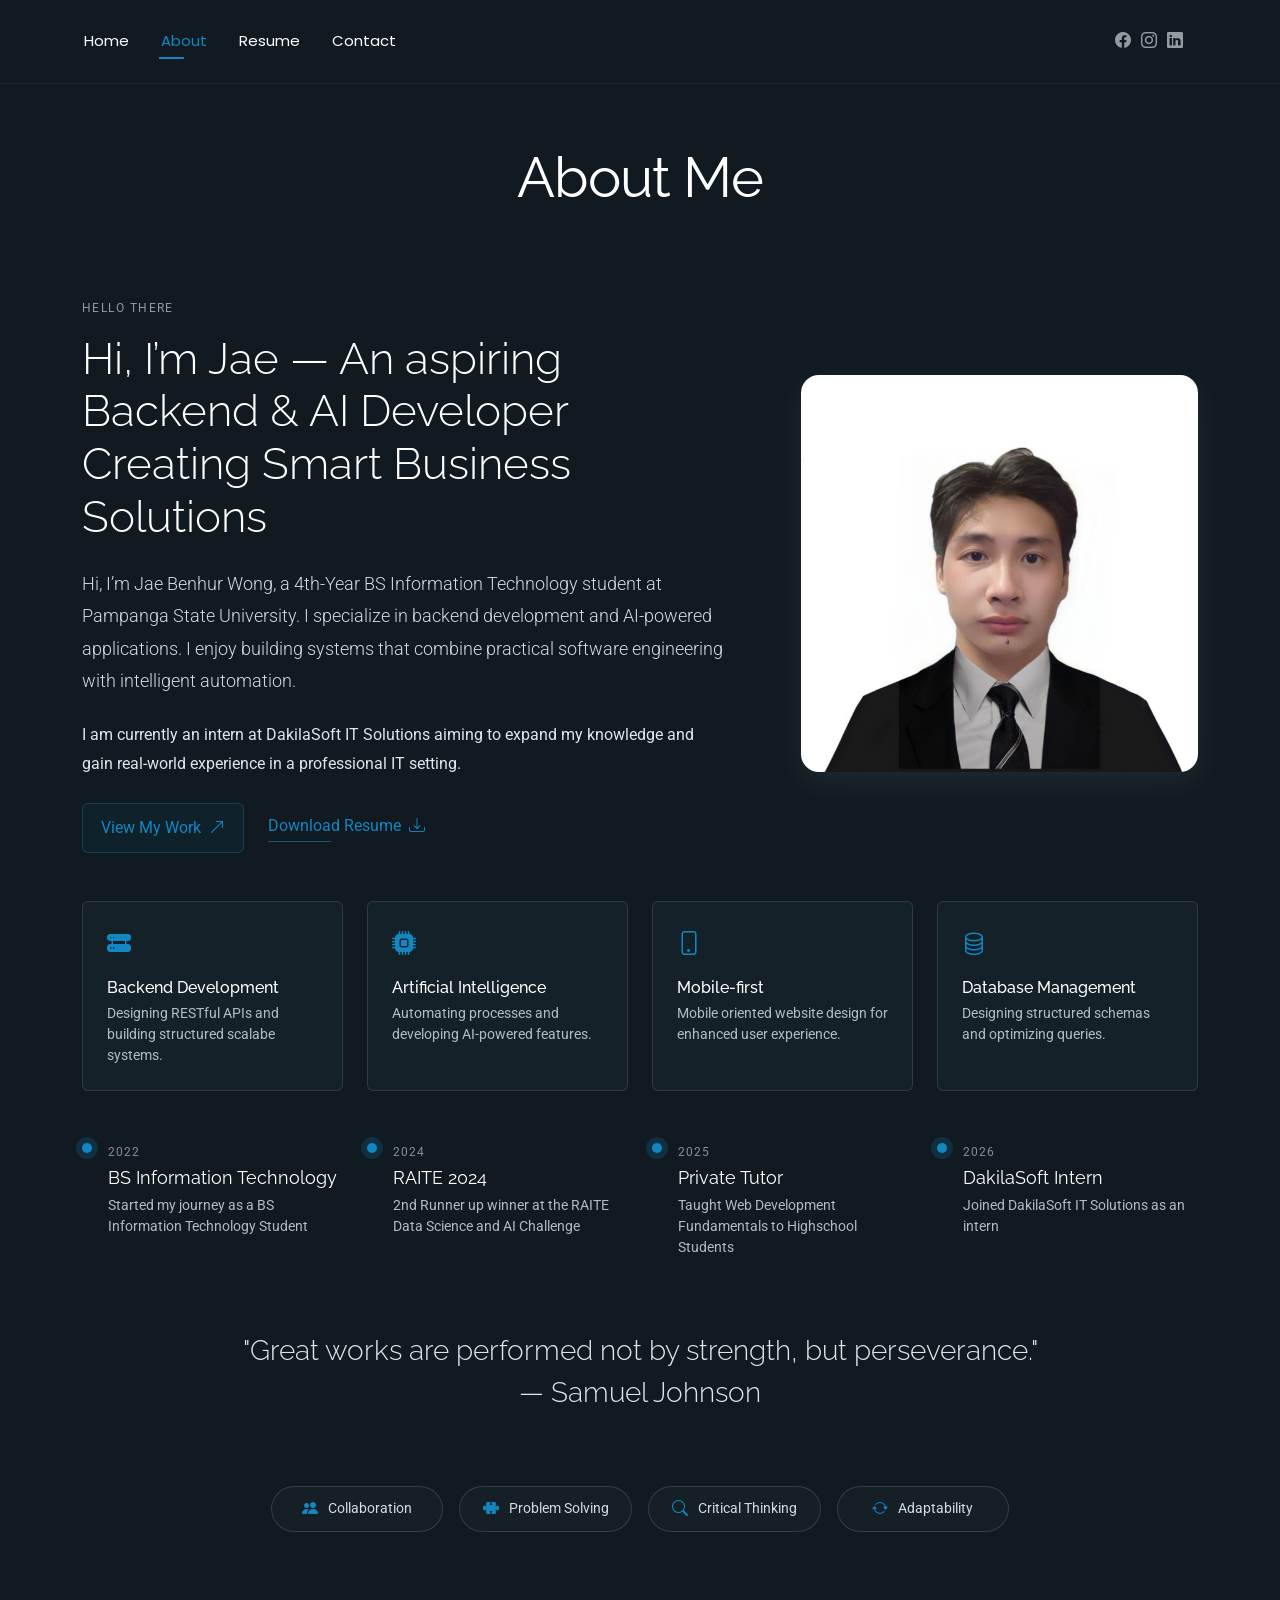
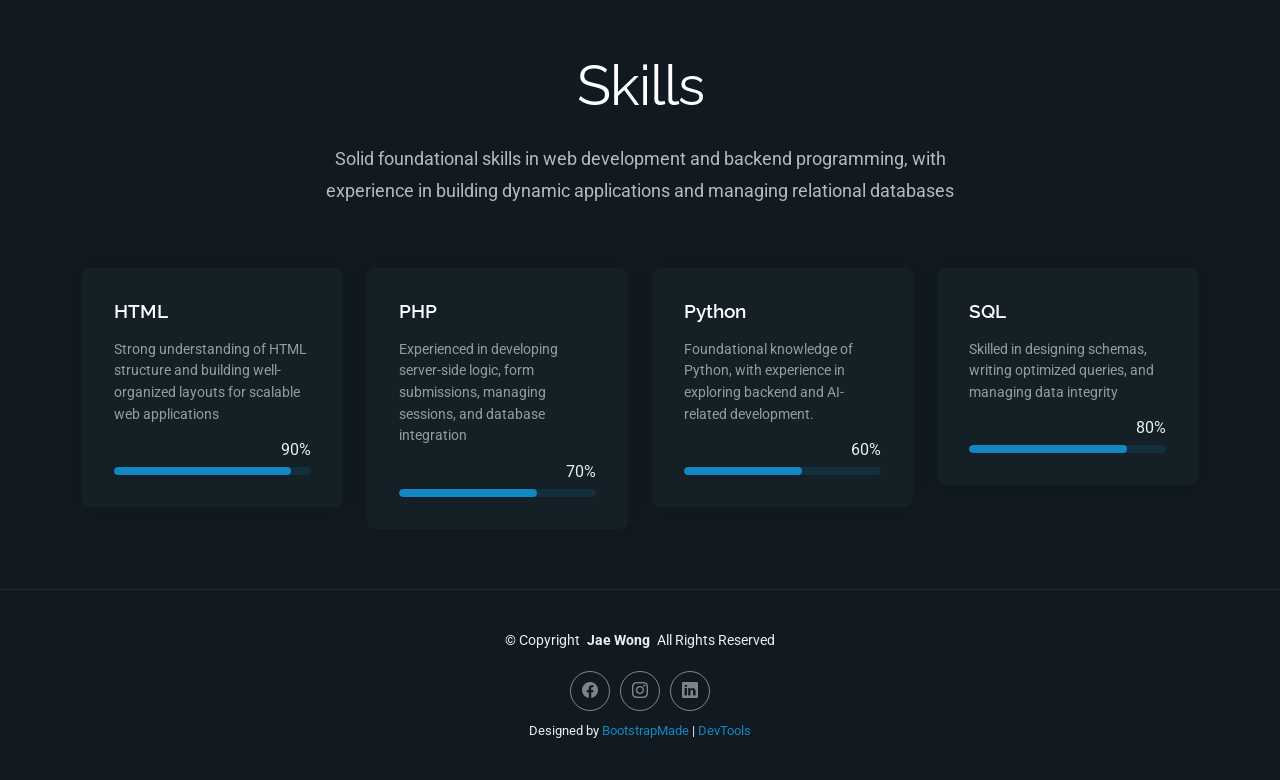
==== commit c79b2f0e: "Disabling Projects" ====
--- a/about.html
+++ b/about.html
@@ -52,7 +52,7 @@
           <li><a href="about.html" class="active">About</a></li>
           <li><a href="resume.html">Resume</a></li>
           <!-- <li><a href="services.html">Services</a></li> -->
-          <li><a href="projects.html">Projects</a></li>
+          <!-- <li><a href="projects.html">Projects</a></li> -->
           <li><a href="contact.html">Contact</a></li>
         </ul>
         <i class="mobile-nav-toggle d-xl-none bi bi-list"></i>
@@ -94,7 +94,7 @@
               </p>
 
               <div class="cta-group">
-                <a href="projects.html" class="btn-ghost">
+                <a href="resume.html" class="btn-ghost">
                   View My Work <i class="bi bi-arrow-up-right"></i>
                 </a>
                 <a href="/assets/Resume_Wong,JaeBenhurG..pdf" download class="link-underline">
